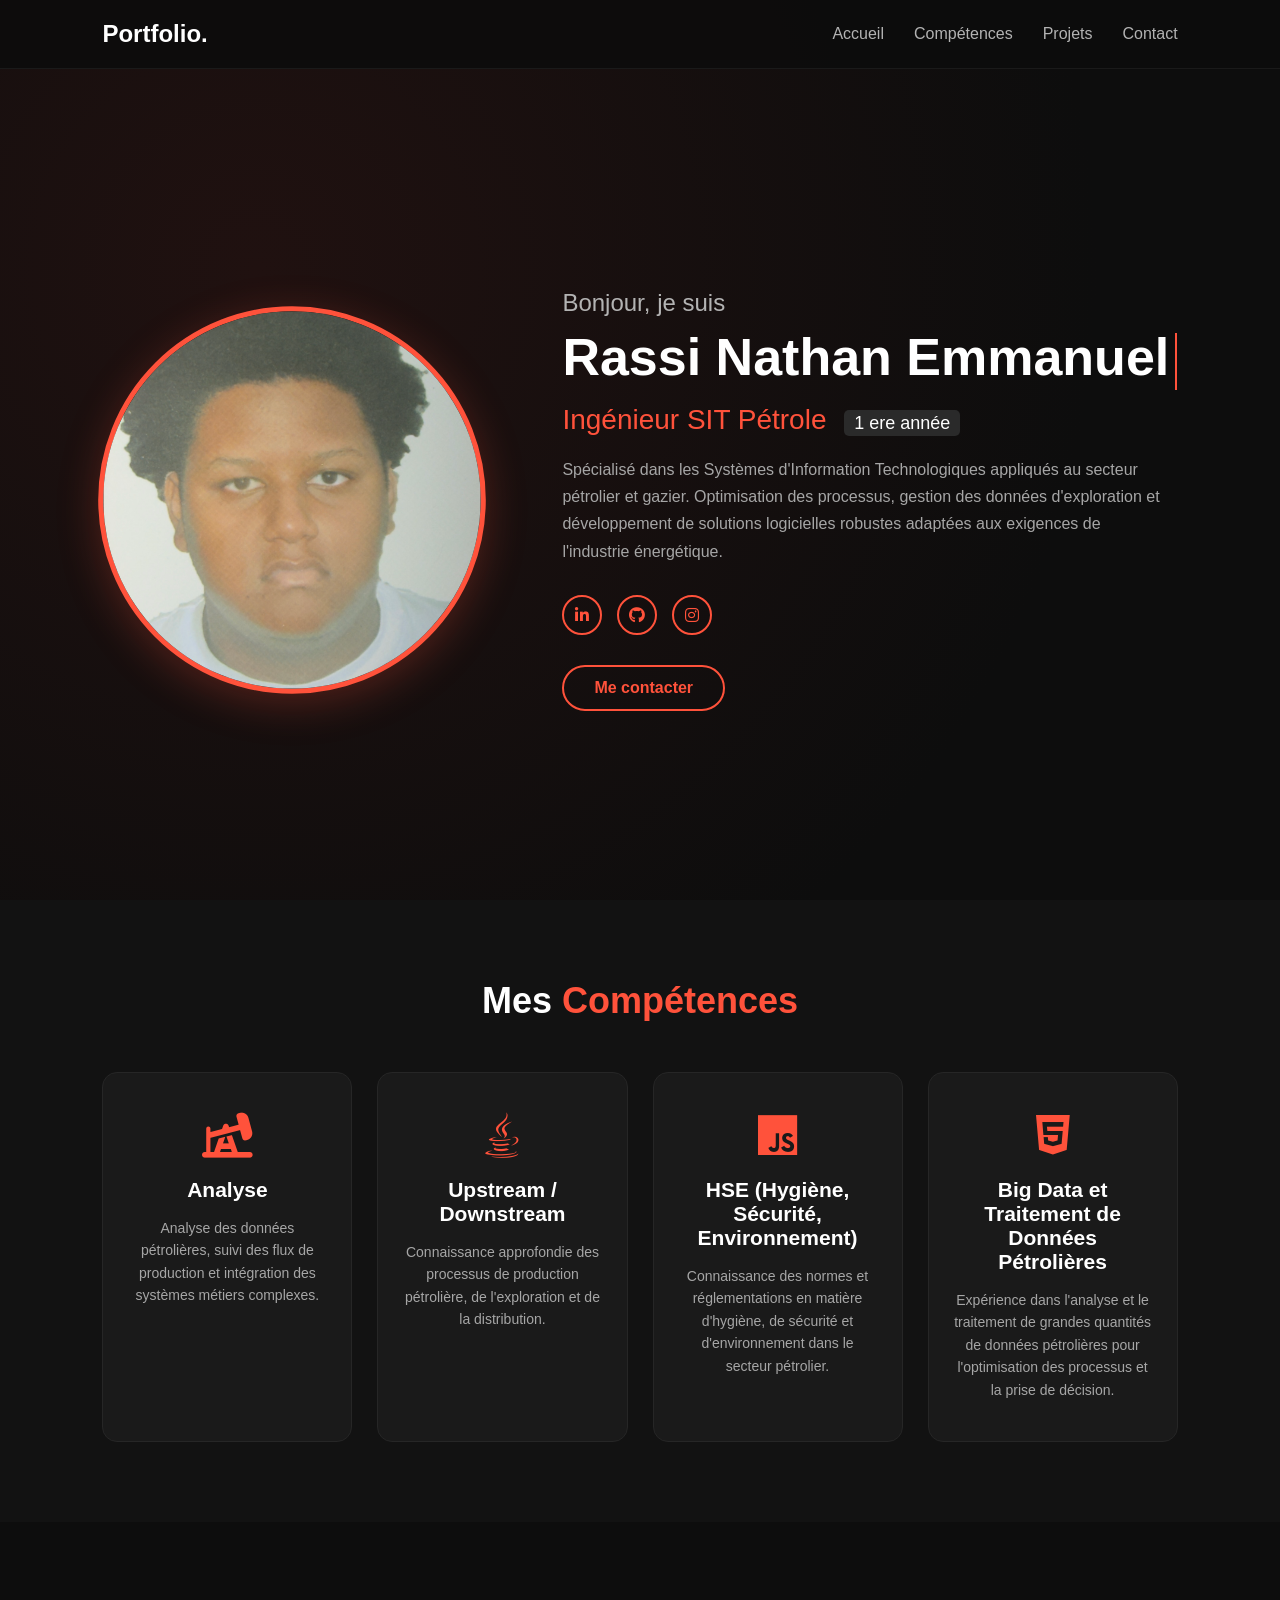
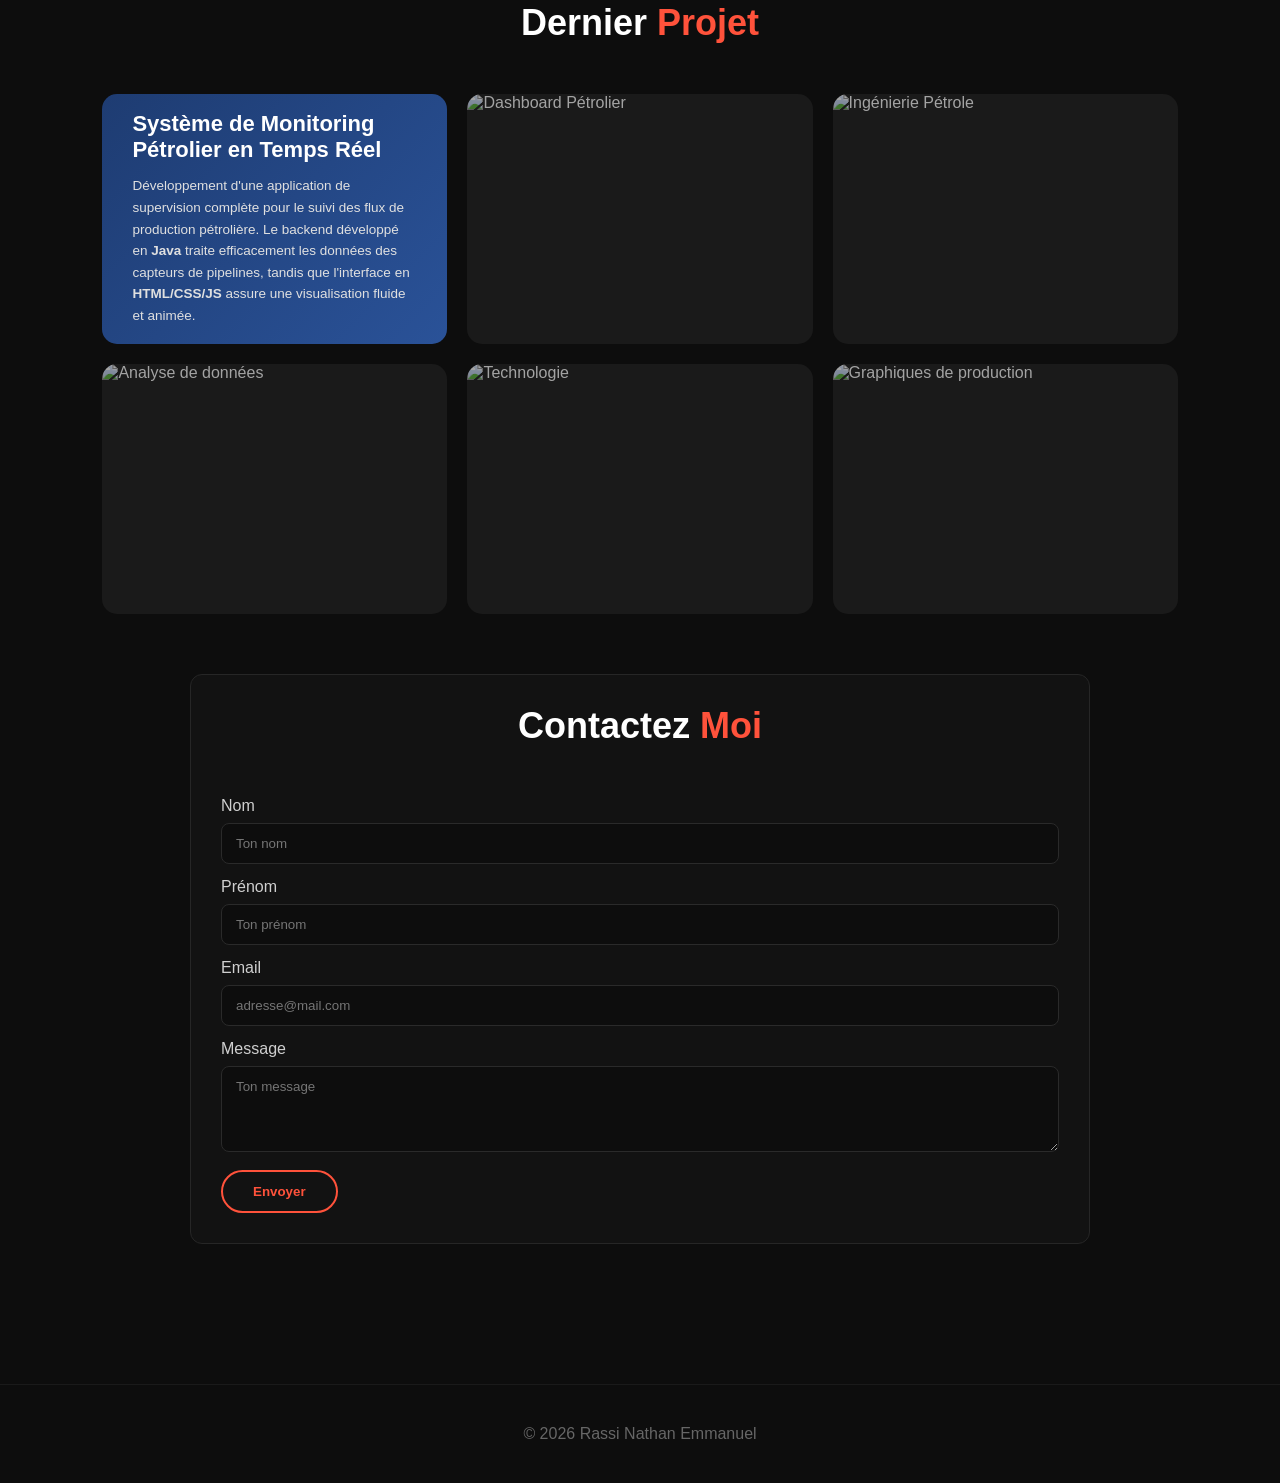
==== index.html @ f5a5f30e "Ajout de fichiers pour le projet 2" ====
<!DOCTYPE html>
<html lang="fr">
<head>
    <meta charset="UTF-8">
    <meta name="viewport" content="width=device-width, initial-scale=1.0">
    <title>Portfolio - Rassi Nathan Emmanuel</title>
    
    <!-- COMMENTAIRE PROF : Liaison avec la feuille de style CSS externe -->
    <link rel="stylesheet" href="style.css">
    
    <!-- COMMENTAIRE PROF : Importation de la bibliothèque Font Awesome pour les icônes vectorielles -->
    <link rel="stylesheet" href="https://cdnjs.cloudflare.com/ajax/libs/font-awesome/6.4.0/css/all.min.css">
</head>
<body>

    <!-- Canvas 3D de fond -->
    <canvas id="bg3d" aria-hidden="true"></canvas>

    <!-- ==========================================
         PARTIE 1 : LA BARRE DE NAVIGATION (NAVBAR)
         Utilité : Permet une navigation fluide (ancres) dans la même page.
         ========================================== -->
    <header class="navbar">
        <div class="logo">Portfolio.</div>
        <nav>
            <ul>
                <li><a href="#home">Accueil</a></li>
                <li><a href="#skills">Compétences</a></li>
                <li><a href="#projects">Projets</a></li>
                <li><a href="#contact">Contact</a></li>
            </ul>
        </nav>
    </header>

    <!-- ==========================================
         PARTIE 2 : LA SECTION ACCUEIL (HERO SECTION)
         Utilité : Zone d'impact visuel principal avec ton portrait et ton titre.
         ========================================== -->
    <section id="home" class="hero-section">
        <div class="hero-container">
            
            <!-- Bloc Image : Intègre ton fichier photo IMG_6086.jpg -->
            <div class="hero-image hidden">
                <img src="IMG_6086.jpg" alt="Rassi Nathan Emmanuel">
            </div>
            
            <!-- Bloc Texte : Présentation de ton profil d'ingénieur -->
            <div class="hero-text hidden">
                <h3>Bonjour, je suis</h3>
                <h1>Rassi Nathan Emmanuel</h1>
                <h2>Ingénieur SIT Pétrole <span class="level">1 ere année</span></h2>
                <p>Spécialisé dans les Systèmes d'Information Technologiques appliqués au secteur pétrolier et gazier. Optimisation des processus, gestion des données d'exploration et développement de solutions logicielles robustes adaptées aux exigences de l'industrie énergétique.</p>
                
                <!-- Icônes de réseaux sociaux -->
                <div class="social-icons">
                    <a href="#"><i class="fab fa-linkedin-in"></i></a>
                    <a href="#"><i class="fab fa-github"></i></a>
                    <a href="#"><i class="fab fa-instagram"></i></a>
                </div>
                
                <a href="#contactForm" class="btn">Me contacter</a>
            </div>
        </div>
    </section>

    <!-- ==========================================
         PARTIE 3 : LA SECTION COMPÉTENCES (SKILLS)
         Utilité : Présentation de tes compétences sous forme de grille.
         Note Prof : La classe "hidden" sert de déclencheur pour l'animation JavaScript.
         ========================================== -->
    <section id="skills" class="skills-section">
        <h2 class="section-title">Mes <span>Compétences</span></h2>
        
        <div class="skills-grid">
            <div class="skill-card hidden">
                <i class="fas fa-oil-well"></i>
                <h3>Analyse</h3>
                <p>Analyse des données pétrolières, suivi des flux de production et intégration des systèmes métiers complexes.</p>
            </div>
            <div class="skill-card hidden">
                <i class="fab fa-java"></i>
                <h3>Upstream / Downstream</h3>
                <p>Connaissance approfondie des processus de production pétrolière, de l'exploration et de la distribution.</p>
            </div>
            <div class="skill-card hidden">
                <i class="fab fa-js"></i>
                <h3>HSE (Hygiène, Sécurité, Environnement)</h3>
                <p>Connaissance des normes et réglementations en matière d'hygiène, de sécurité et d'environnement dans le secteur pétrolier.</p>
            </div>
            <div class="skill-card hidden">
                <i class="fab fa-html5"></i>
                <h3>Big Data et Traitement de Données Pétrolières</h3>
                <p>Expérience dans l'analyse et le traitement de grandes quantités de données pétrolières pour l'optimisation des processus et la prise de décision.</p>
            </div>
        </div>
    </section>

    <!-- ==========================================
         PARTIE 4 : LA SECTION PROJETS (PROJECTS)
         Utilité : Grille asymétrique présentant une description technique et des visuels.
         ========================================== -->
    <section id="projects" class="projects-section">
        <h2 class="section-title">Dernier <span>Projet</span></h2>
        
        <div class="projects-grid">
            <!-- Carte principale : Description textuelle du projet -->
            <div class="project-card active hidden">
                <div class="project-content">
                    <h3>Système de Monitoring Pétrolier en Temps Réel</h3>
                    <p>Développement d'une application de supervision complète pour le suivi des flux de production pétrolière. Le backend développé en <strong>Java</strong> traite efficacement les données des capteurs de pipelines, tandis que l'interface en <strong>HTML/CSS/JS</strong> assure une visualisation fluide et animée.</p>
                </div>
            </div>

            <!-- Cartes d'illustration (Images Unsplash avec effet de survol) -->
            <div class="project-card img-card hidden"><img src="https://images.unsplash.com/photo-1518770660439-4636190af475?w=500" alt="Dashboard Pétrolier"></div>
            <div class="project-card img-card hidden"><img src="https://images.unsplash.com/photo-1581092160607-ee22621dd758?w=500" alt="Ingénierie Pétrole"></div>
            <div class="project-card img-card hidden"><img src="https://images.unsplash.com/photo-1460925895917-afdab827c52f?w=500" alt="Analyse de données"></div>
            <div class="project-card img-card hidden"><img src="https://images.unsplash.com/photo-1504384308090-c894fdcc538d?w=500" alt="Technologie"></div>
            <div class="project-card img-card hidden"><img src="https://images.unsplash.com/photo-1551288049-bebda4e38f71?w=500" alt="Graphiques de production"></div>
        </div>
        <!-- Formulaire intégré sous la grille de projets -->
        <div class="inline-contact hidden" id="contactSection">
            <div class="contact-card">
                <h2 class="section-title">Contactez <span>Moi</span></h2>
            <form id="contactForm">
                    <label for="nom">Nom</label>
                    <input type="text" name="nom" id="nom" placeholder="Ton nom" required>

                    <label for="prenom">Prénom</label>
                    <input type="text" name="prenom" id="prenom" placeholder="Ton prénom" required>

                    <label for="email">Email</label>
                    <input type="email" name="email" id="email" placeholder="adresse@mail.com" required>

                    <label for="message">Message</label>
                    <textarea name="message" id="message" rows="4" placeholder="Ton message"></textarea>

                    <button type="submit" class="btn">Envoyer</button>
                </form>
            </div>
        </div>
    </section>

    <!-- ==========================================
         PARTIE 5 : LE PIED DE PAGE (FOOTER)
         ========================================== -->
    <footer id="contact">
        <p>&copy; 2026 Rassi Nathan Emmanuel</p>
    </footer>

    <!-- COMMENTAIRE PROF : Chargement du script JS en fin de document pour optimiser le rendu initial -->
    <script src="main.js"></script>
</body>
</html>
---- style.css ----
/* ==========================================================================
   1. CONFIGURATION GÉNÉRALE ET THÈME GLOBAL
   Note Prof : Utilisation d'un thème "Dark Mode" industriel (fond sombre, accent orange)
   ========================================================================== */
* {
    margin: 0;
    padding: 0;
    box-sizing: border-box;
    font-family: 'Segoe UI', Tahoma, Geneva, Verdana, sans-serif;
    scroll-behavior: smooth; /* Active le défilement fluide lors des clics sur la navbar */
}

body {
    background-color: #0d0d0d; /* Fond ultra sombre */
    color: #ffffff;
    overflow-x: hidden; /* Empêche tout bug de défilement horizontal */
}

span {
    color: #ff523b; /* Couleur d'accentuation (Orange/Rouge pétrole) */
}

/* ==========================================================================
   2. MISE EN PAGE DE LA BARRE DE NAVIGATION (FLEXBOX)
   ========================================================================== */
.navbar {
    display: flex;
    justify-content: space-between; /* Sépare le logo à gauche et les liens à droite */
    align-items: center;
    padding: 20px 8%;
    background-color: rgba(13, 13, 13, 0.95); /* Effet de transparence en arrière-plan */
    position: fixed; /* Reste collée en haut de l'écran pendant le scroll */
    width: 100%;
    top: 0;
    z-index: 1000; /* Priorité d'affichage absolue au-dessus des autres éléments */
    border-bottom: 1px solid #1a1a1a;
}

.navbar .logo {
    font-size: 24px;
    font-weight: 700;
}

.navbar ul {
    display: flex;
    list-style: none;
}

.navbar ul li {
    margin-left: 30px;
}

.navbar ul li a {
    color: #b3b3b3;
    text-decoration: none;
    font-size: 16px;
    transition: 0.3s; /* Transition fluide pour le survol */
}

.navbar ul li a:hover {
    color: #ff523b;
}

/* ==========================================================================
   3. SECTION ACCUEIL (HERO SECTION)
   ========================================================================== */
.hero-section {
    min-height: 100vh;
    display: flex;
    align-items: center;
    padding: 0 8%;
    padding-top: 100px;
    background: radial-gradient(circle at 20% 30%, #201110 0%, #0d0d0d 70%); /* Halo lumineux */
}

.hero-container {
    display: flex;
    align-items: center;
    gap: 80px;
    width: 100%;
}

/* Note Prof : Cadrage et mise en forme circulaire parfaite de votre photo verticalisé */
.hero-image {
    position: relative;
    width: 380px;
    height: 380px;
    border-radius: 50%; /* Transforme le carré en rond parfait */
    overflow: hidden; /* Masque les débordements de la photo */
    border: 5px solid #ff523b;
    box-shadow: 0 0 30px rgba(255, 82, 59, 0.3); /* Effet néon */
    flex-shrink: 0;
}

.hero-image img {
    width: 100%;
    height: 100%;
    object-fit: cover; /* Recadre intelligemment la photo sans la déformer */
    object-position: center center; /* Centre la photo pour garder le visage visible */
    display: block;
    margin: 0 auto;
}

/* Centre parfaitement l'image dans son conteneur circulaire */
.hero-image { display: flex; justify-content: center; align-items: center; background: #201110; }

.hero-image.show { transform: scale(1.02); transition: transform 0.6s ease, box-shadow 0.6s ease; box-shadow: 0 10px 40px rgba(255,82,59,0.25); }

.hero-text h3 {
    font-size: 24px;
    font-weight: 400;
    color: #b3b3b3;
}

.hero-text h1 {
    font-size: 52px;
    font-weight: 700;
    margin: 10px 0;
}

.hero-text h2 {
    font-size: 28px;
    font-weight: 500;
    color: #ff523b;
    margin-bottom: 20px;
}

.hero-text h2 .level {
    font-size: 18px;
    color: #ffffff;
    background: #2a2a2a;
    padding: 3px 10px;
    border-radius: 5px;
    margin-left: 10px;
}

.hero-text p {
    color: #a6a6a6;
    line-height: 1.7;
    max-width: 600px;
    margin-bottom: 30px;
}

/* ==========================================================================
   4. COMPOSANTS (BOUTONS & ICÔNES)
   ========================================================================== */
.social-icons {
    display: flex;
    gap: 15px;
    margin-bottom: 30px;
}

.social-icons a {
    width: 40px;
    height: 40px;
    border-radius: 50%;
    border: 2px solid #ff523b;
    color: #ff523b;
    display: flex;
    justify-content: center;
    align-items: center;
    text-decoration: none;
    transition: 0.3s ease;
}

.social-icons a:hover {
    background-color: #ff523b;
    color: #ffffff;
    box-shadow: 0 0 15px #ff523b;
}

.btn {
    display: inline-block;
    padding: 12px 30px;
    background-color: transparent;
    color: #ff523b;
    border: 2px solid #ff523b;
    border-radius: 30px;
    text-decoration: none;
    font-weight: 600;
    transition: 0.3s;
}

.btn:hover {
    background-color: #ff523b;
    color: #ffffff;
    box-shadow: 0 0 15px rgba(255, 82, 59, 0.4);
}

.section-title {
    text-align: center;
    font-size: 36px;
    margin-bottom: 50px;
    font-weight: 700;
}

/* ==========================================================================
   5. GRILLE DE COMPÉTENCES (CSS GRID RESPONSIVE)
   ========================================================================== */
.skills-section {
    padding: 80px 8%;
    background-color: #121212;
}

.skills-grid {
    display: grid;
    /* Note Prof : Le repeat(auto-fit) permet d'adapter automatiquement le nombre de colonnes */
    grid-template-columns: repeat(auto-fit, minmax(220px, 1fr));
    gap: 25px;
}

.skill-card {
    background-color: #1a1a1a;
    padding: 40px 25px;
    border-radius: 15px;
    text-align: center;
    transition: 0.3s;
    border: 1px solid #262626;
}

.skill-card i {
    font-size: 45px;
    color: #ff523b;
    margin-bottom: 20px;
}

.skill-card h3 {
    font-size: 21px;
    margin-bottom: 15px;
}

.skill-card p {
    color: #a6a6a6;
    font-size: 14px;
    line-height: 1.6;
}

.skill-card:hover {
    transform: translateY(-5px); /* Légère lévitation au survol */
    border-color: #ff523b;
}

/* ==========================================================================
   6. GRILLE DE PROJETS
   ========================================================================== */
.projects-section {
    padding: 80px 8%;
}

.projects-grid {
    display: grid;
    grid-template-columns: repeat(3, 1fr); /* Grille stable à 3 colonnes de base */
    gap: 20px;
}

.project-card {
    background-color: #1a1a1a;
    border-radius: 15px;
    overflow: hidden;
    height: 250px;
    position: relative;
}

.project-card.active {
    background: linear-gradient(135deg, #1e3c72 0%, #2a5298 100%);
    display: flex;
    align-items: center;
    padding: 30px;
}

.project-content h3 {
    font-size: 22px;
    margin-bottom: 12px;
    color: #ffffff;
}

.project-content p {
    font-size: 13.5px;
    line-height: 1.6;
    color: #e0e0e0;
}

.img-card img {
    width: 100%;
    height: 100%;
    object-fit: cover;
    opacity: 0.6;
    transition: 0.3s;
}

.img-card:hover img {
    opacity: 0.9;
    transform: scale(1.03);
}

footer {
    text-align: center;
    padding: 40px;
    background-color: #0d0d0d;
    border-top: 1px solid #1a1a1a;
    color: #666;
}

/* ==========================================================================
   7. ÉTATS POUR L'ANIMATION JAVASCRIPT (INTERSECTION OBSERVER)
   ========================================================================== */
.hidden {
    opacity: 0;
    transform: translateY(30px); /* Élément poussé vers le bas au départ */
    transition: opacity 0.8s ease, transform 0.8s ease; /* Transition déclenchée par le JS */
}

/* Classe ajoutée par JavaScript quand l'élément apparaît au scroll */
.show {
    opacity: 1;
    transform: translateY(0); /* Remise en place de l'élément */
}

/* Décalages d'animation (effet de cascade) pour les cartes */
.skills-grid .skill-card:nth-child(1) { transition-delay: 0.1s; }
.skills-grid .skill-card:nth-child(2) { transition-delay: 0.2s; }
.skills-grid .skill-card:nth-child(3) { transition-delay: 0.3s; }
.skills-grid .skill-card:nth-child(4) { transition-delay: 0.4s; }

/* ==========================================================================
   ANIMATIONS SUPPLÉMENTAIRES
   ========================================================================== */
/* Légère oscillation pour la photo de profil */
.hero-image.show, .hero-image { animation: float 6s ease-in-out infinite; }
@keyframes float { 0% { transform: translateY(0); } 50% { transform: translateY(-8px); } 100% { transform: translateY(0); } }

/* Curseur de saisie pour le titre */
.hero-text h1 {
    display: inline-block;
    white-space: nowrap;
    overflow: hidden;
}

/* Curseur clignotant */
.hero-text h1::after {
    content: '';
    display: inline-block;
    width: 2px;
    height: 1.1em;
    background: #ff523b;
    margin-left: 6px;
    animation: blink 1s steps(1) infinite;
    vertical-align: middle;
}
@keyframes blink { 50% { opacity: 0; } }

/* Bouton d'appel à l'action pulsant */
.btn { position: relative; }
.btn:after {
    content: '';
    position: absolute;
    left: 0; top: 0; right: 0; bottom: 0;
    border-radius: 30px;
    box-shadow: 0 0 0 rgba(255,82,59,0.0);
    transition: box-shadow 0.4s ease;
}
.btn:hover:after { box-shadow: 0 0 20px rgba(255,82,59,0.25); }

/* Styles pour la page contact */
.contact-container { padding: 80px 8%; background-color: #0f0f0f; min-height: 70vh; }
.contact-card { max-width: 700px; margin: 0 auto; background: #121212; padding: 30px; border-radius: 12px; border: 1px solid #262626; }
.contact-card label { display: block; margin-bottom: 8px; color: #cfcfcf; }
.contact-card input, .contact-card textarea { width: 100%; padding: 12px 14px; margin-bottom: 14px; border-radius: 8px; border: 1px solid #2a2a2a; background: #0d0d0d; color: #fff; }
.contact-card .success { color: #9fe6b3; font-weight: 600; text-align: center; }

/* Styles pour le formulaire intégré sous les projets */
.inline-contact { padding: 60px 8%; background: transparent; }
.inline-contact .contact-card { max-width: 900px; margin: 0 auto; }

/* Effet de fond animé (dégradé subtil en mouvement) */
body::before {
    content: "";
    position: fixed;
    inset: 0;
    z-index: -2;
    background-repeat: no-repeat;
    background-image: radial-gradient(600px 400px at 10% 10%, rgba(255,82,59,0.06), transparent 10%),
                      radial-gradient(500px 300px at 90% 80%, rgba(42,82,152,0.04), transparent 10%);
    animation: bgShift 14s linear infinite;
    pointer-events: none;
}
@keyframes bgShift {
    0% { background-position: 0% 0%, 100% 100%; }
    50% { background-position: 5% 10%, 95% 90%; }
    100% { background-position: 0% 0%, 100% 100%; }
}

/* Particules flottantes décoratives (CSS seulement) */
.bg-particle {
    position: absolute;
    border-radius: 50%;
    opacity: 0.06;
    filter: blur(8px);
    animation: floatParticle 8s ease-in-out infinite;
}

/* Canvas 3D arrière-plan */
#bg3d {
    position: fixed;
    inset: 0;
    width: 100%;
    height: 100%;
    z-index: -3;
    pointer-events: none;
    display: block;
}
@keyframes floatParticle {
    0% { transform: translateY(0) translateX(0) scale(1); }
    50% { transform: translateY(-40px) translateX(10px) scale(1.05); }
    100% { transform: translateY(0) translateX(0) scale(1); }
}

/* Ajustements responsive pour le formulaire intégré */
@media (max-width: 968px) {
    .inline-contact { padding: 40px 6%; }
}

/* ==========================================================================
   8. RESPONSIVE DESIGN (ADAPTATION MOBILES ET TABLETTES)
   ========================================================================== */
@media (max-width: 968px) {
    .hero-container { flex-direction: column; text-align: center; gap: 40px; }
    .projects-grid { grid-template-columns: repeat(2, 1fr); } /* Passage à 2 colonnes */
    .navbar ul { display: none; } /* Masquage simple du menu */
    .social-icons { justify-content: center; }
}
@media (max-width: 576px) {
    .projects-grid { grid-template-columns: 1fr; } /* Passage à 1 seule colonne */
    .hero-image { width: 280px; height: 280px; }
    .hero-text h1 { font-size: 36px; }
}
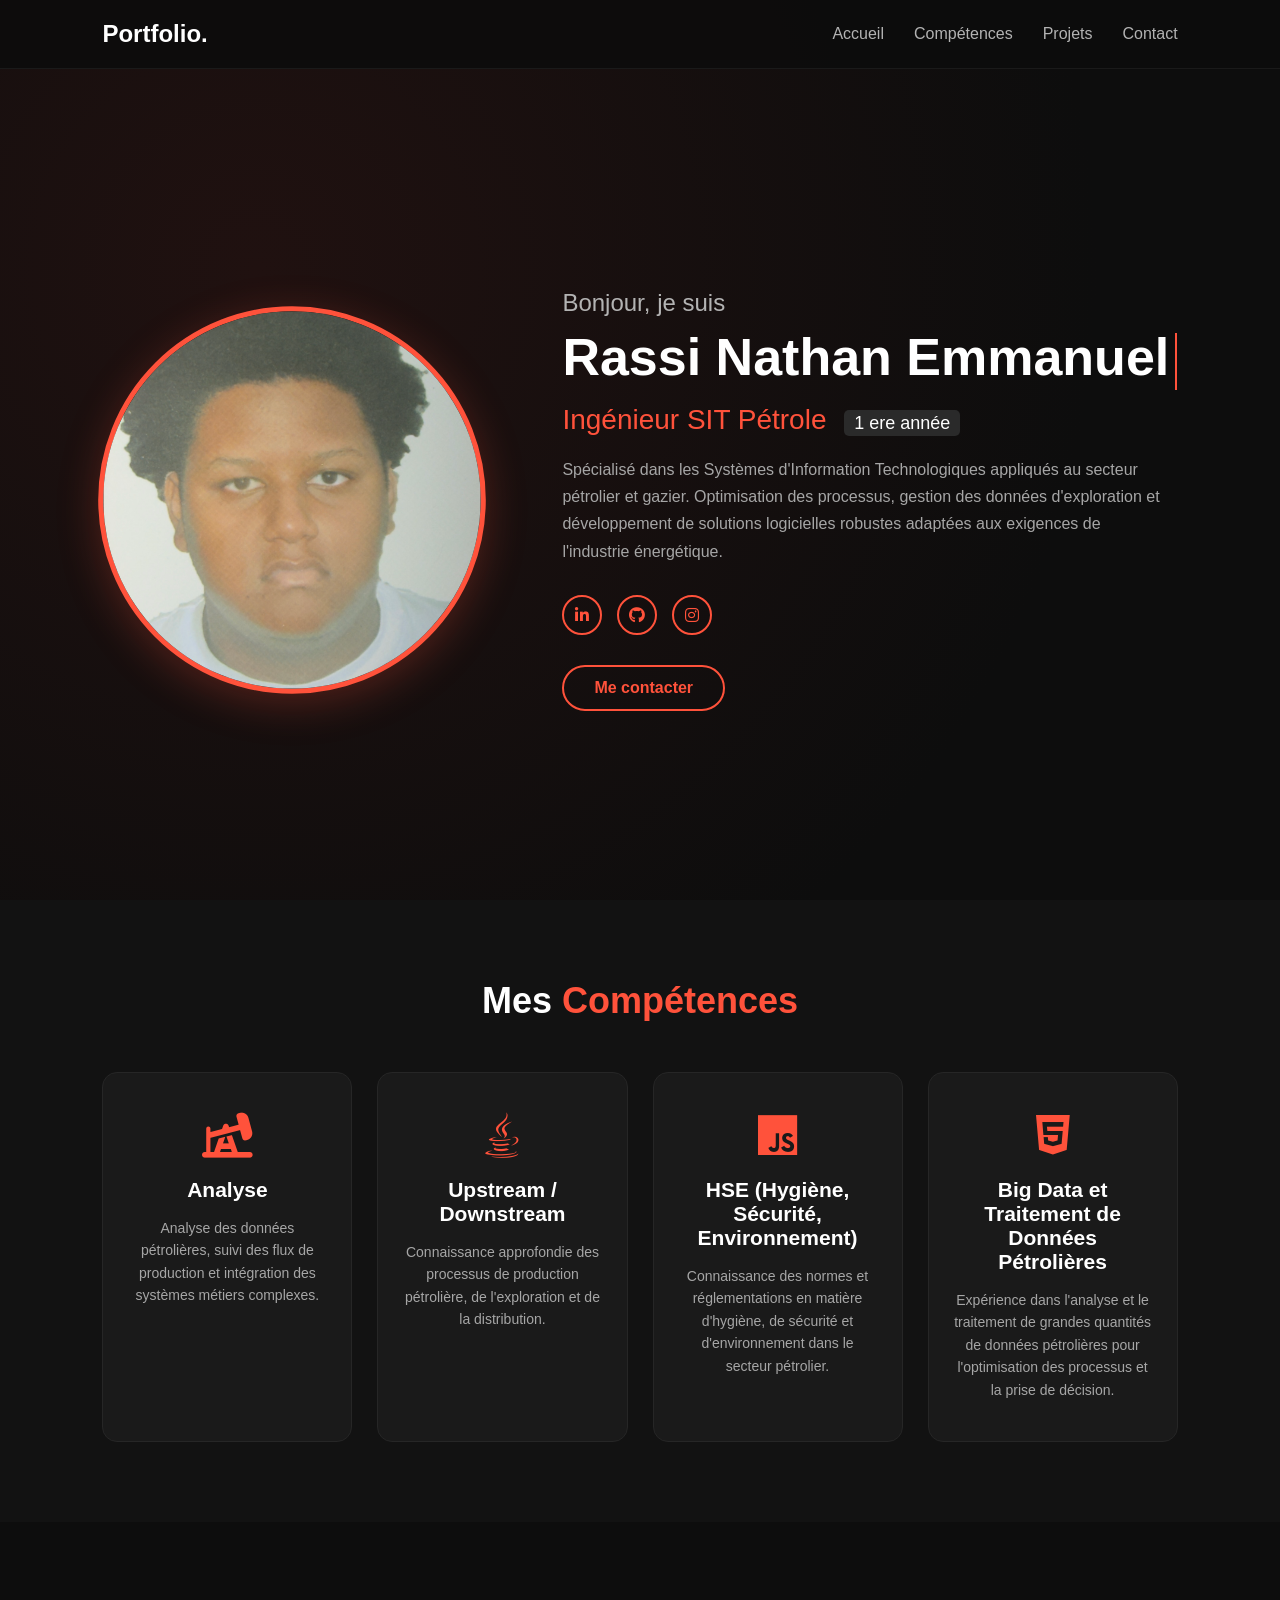
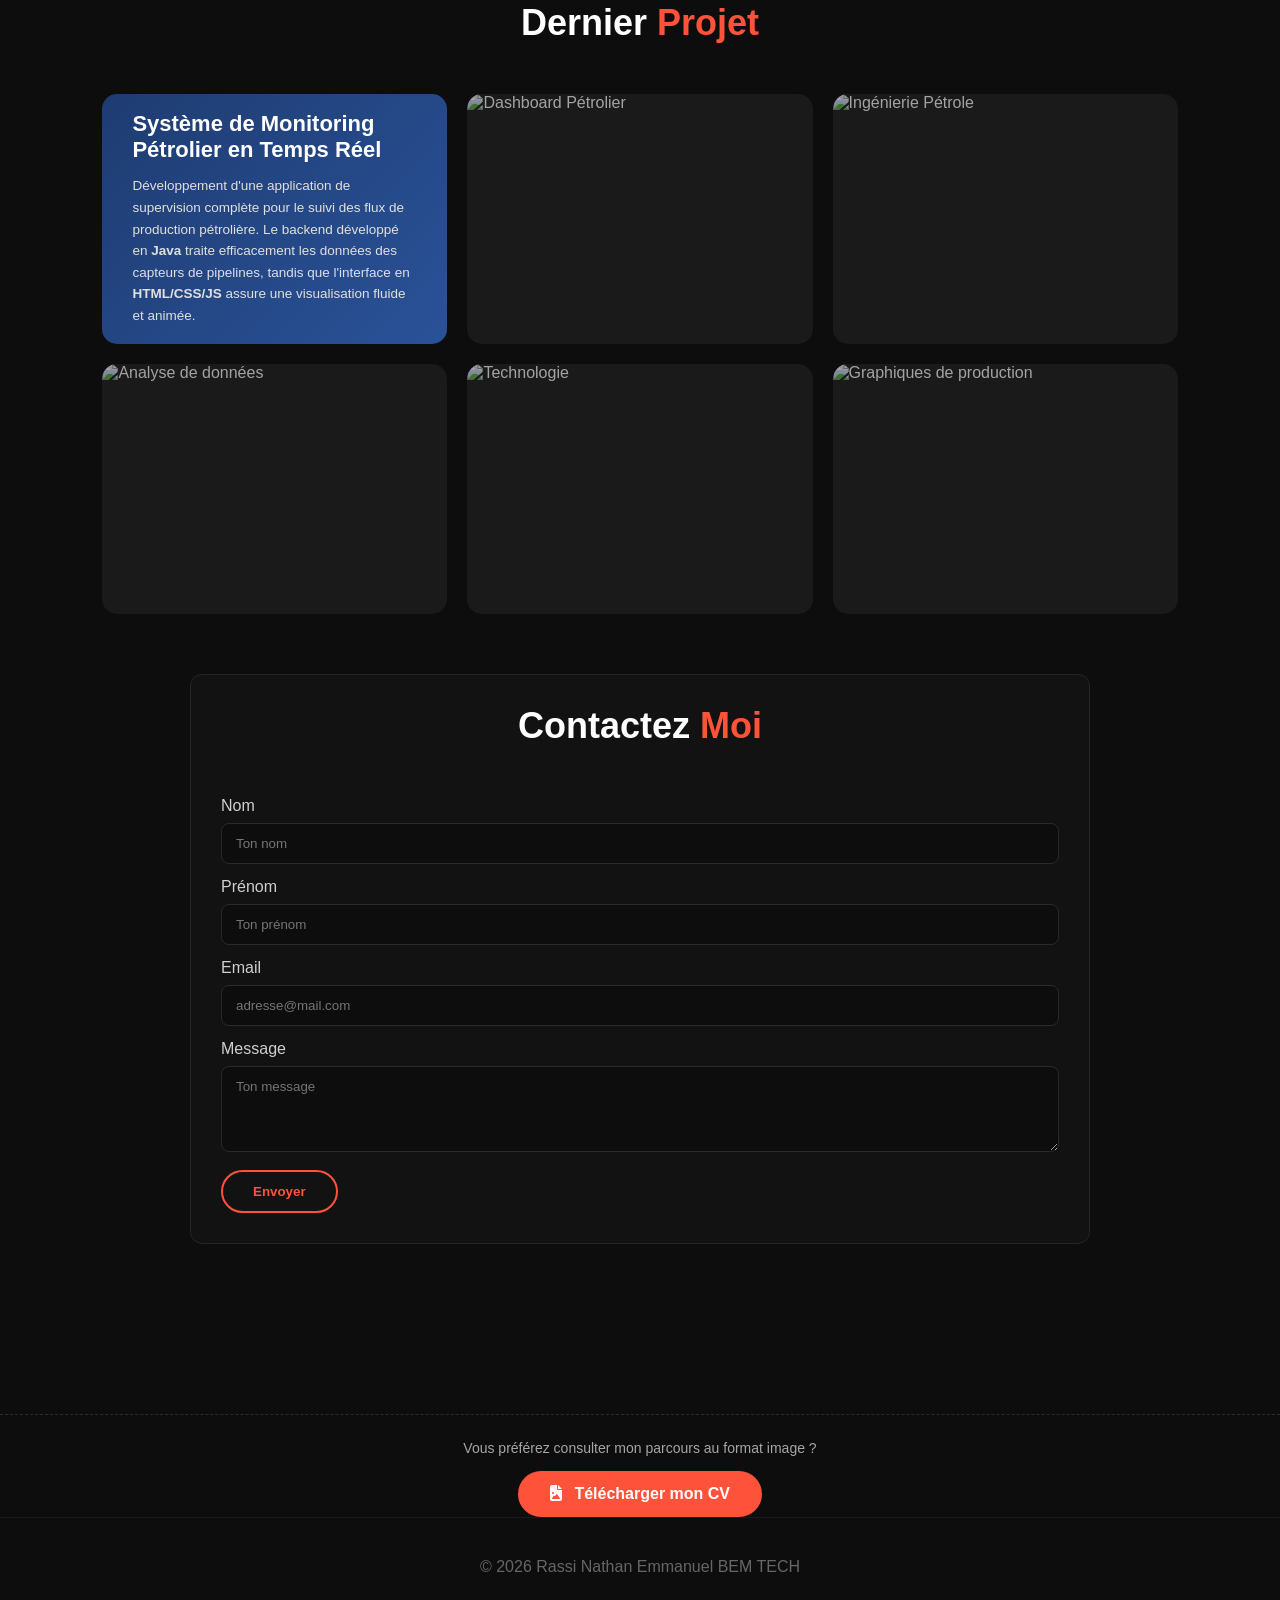
==== commit c542da04: "Ajout du CV au format JPG" ====
--- a/index.html
+++ b/index.html
@@ -5,10 +5,10 @@
     <meta name="viewport" content="width=device-width, initial-scale=1.0">
     <title>Portfolio - Rassi Nathan Emmanuel</title>
     
-    <!-- COMMENTAIRE PROF : Liaison avec la feuille de style CSS externe -->
+    <!-- COMMENTAIRE  : Liaison avec la feuille de style CSS externe -->
     <link rel="stylesheet" href="style.css">
     
-    <!-- COMMENTAIRE PROF : Importation de la bibliothèque Font Awesome pour les icônes vectorielles -->
+    <!-- COMMENTAIRE  : Importation de la bibliothèque Font Awesome pour les icônes vectorielles -->
     <link rel="stylesheet" href="https://cdnjs.cloudflare.com/ajax/libs/font-awesome/6.4.0/css/all.min.css">
 </head>
 <body>
@@ -140,15 +140,25 @@
             </div>
         </div>
     </section>
+    <!-- ==========================================
+                     BLOC DE TÉLÉCHARGEMENT DU CV (JPG)
+                     ========================================== -->
+                <div class="cv-download-container">
+                    <p>Vous préférez consulter mon parcours au format image ?</p>
+                    <a href="CV_Rassi_Nathan_Emmanuel.jpg" download="CV_Rassi_Nathan_Emmanuel.jpg" class="btn btn-cv">
+                        <i class="fas fa-file-image"></i> Télécharger mon CV
+                    </a>
+                </div>
 
     <!-- ==========================================
          PARTIE 5 : LE PIED DE PAGE (FOOTER)
          ========================================== -->
     <footer id="contact">
-        <p>&copy; 2026 Rassi Nathan Emmanuel</p>
+        <p>&copy; 2026 Rassi Nathan Emmanuel BEM TECH </p>
     </footer>
+    
 
-    <!-- COMMENTAIRE PROF : Chargement du script JS en fin de document pour optimiser le rendu initial -->
+    <!-- COMMENTAIRE  : Chargement du script JS en fin de document pour optimiser le rendu initial -->
     <script src="main.js"></script>
 </body>
 </html>
--- a/style.css
+++ b/style.css
@@ -433,4 +433,34 @@
     .projects-grid { grid-template-columns: 1fr; } /* Passage à 1 seule colonne */
     .hero-image { width: 280px; height: 280px; }
     .hero-text h1 { font-size: 36px; }
+}
+/* ==========================================================================
+   STYLE POUR LE BOUTON DE TÉLÉCHARGEMENT DU CV
+   ========================================================================== */
+.cv-download-container {
+    text-align: center;
+    margin-top: 30px;
+    padding-top: 25px;
+    border-top: 1px dashed #2a2a2a; /* Petite ligne de séparation */
+}
+
+.cv-download-container p {
+    color: #a6a6a6;
+    font-size: 14px;
+    margin-bottom: 15px;
+}
+
+.btn-cv {
+    background-color: #ff523b; /* Bouton rempli en orange pour attirer l'œil */
+    color: #ffffff !important;
+}
+
+.btn-cv i {
+    margin-right: 8px; /* Espace l'icône PDF du texte */
+}
+
+.btn-cv:hover {
+    background-color: transparent;
+    color: #ff523b !important;
+    box-shadow: 0 0 15px rgba(255, 82, 59, 0.4);
 }
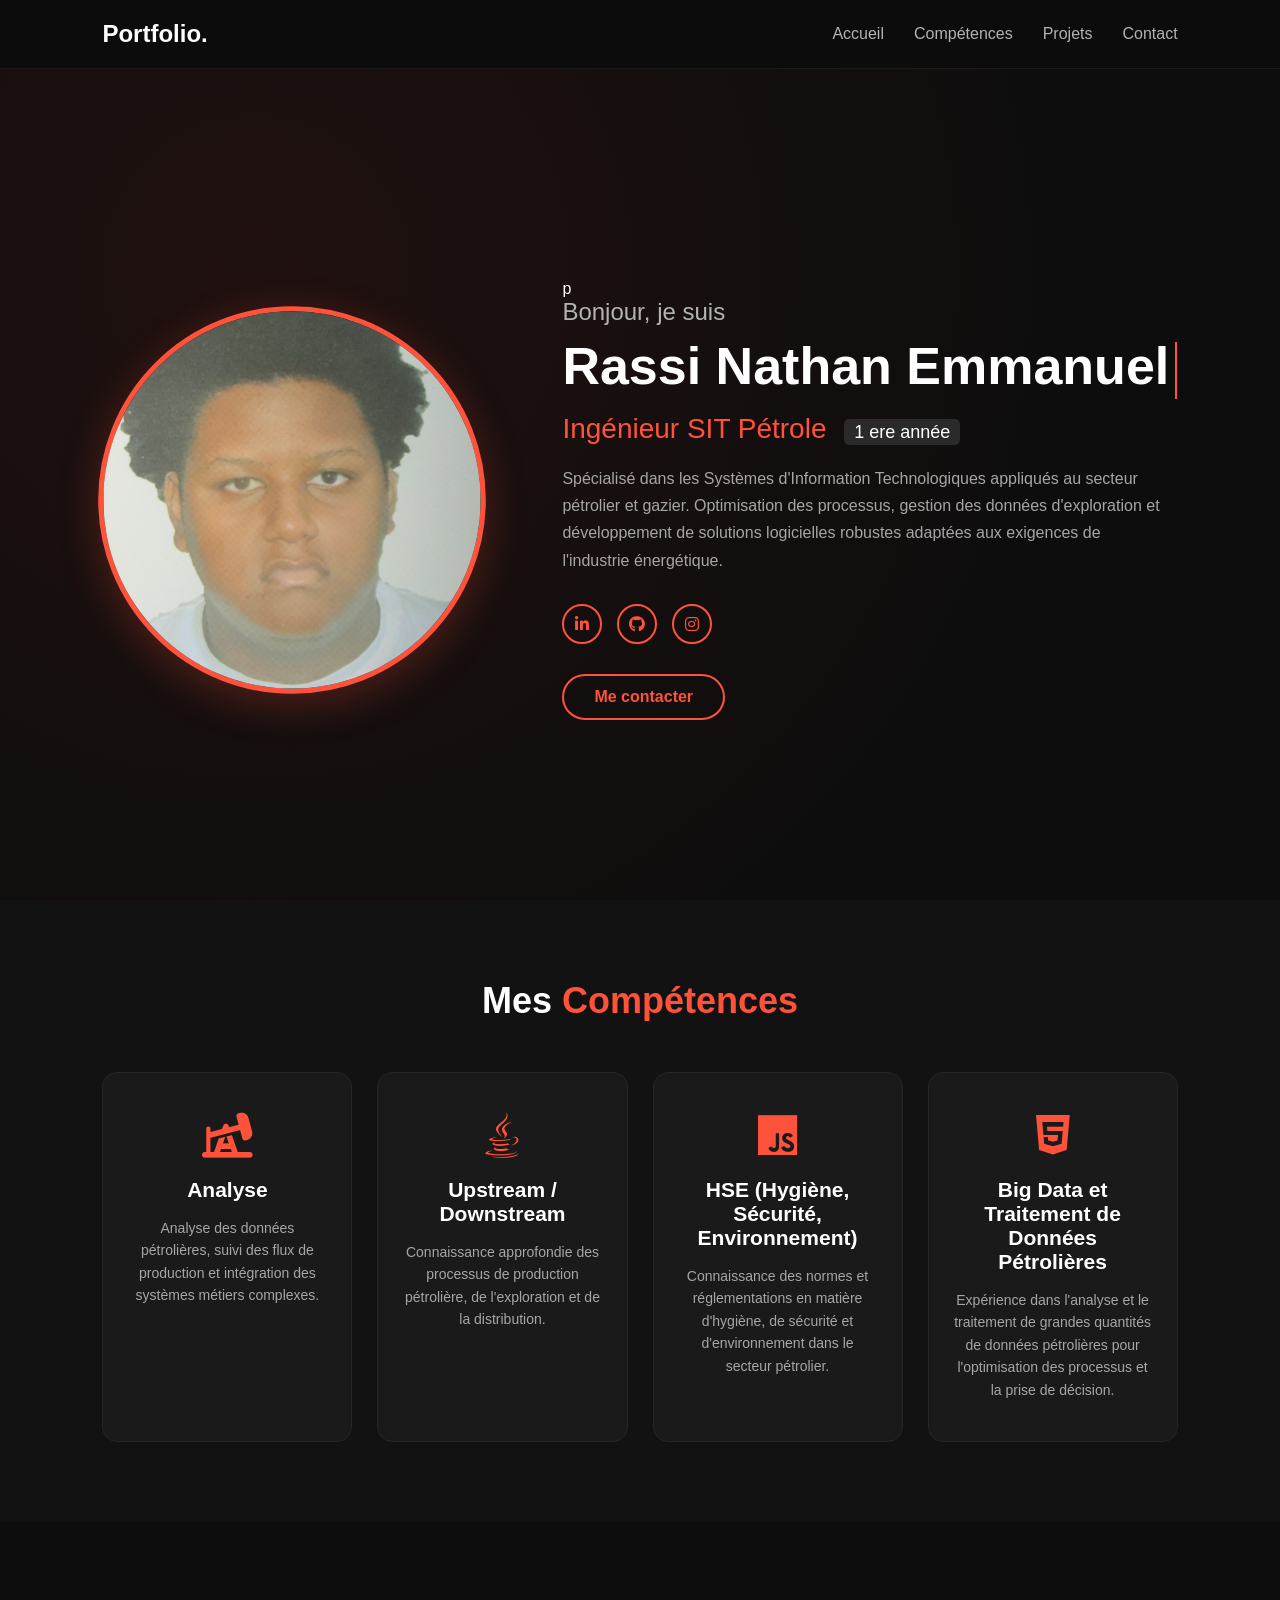
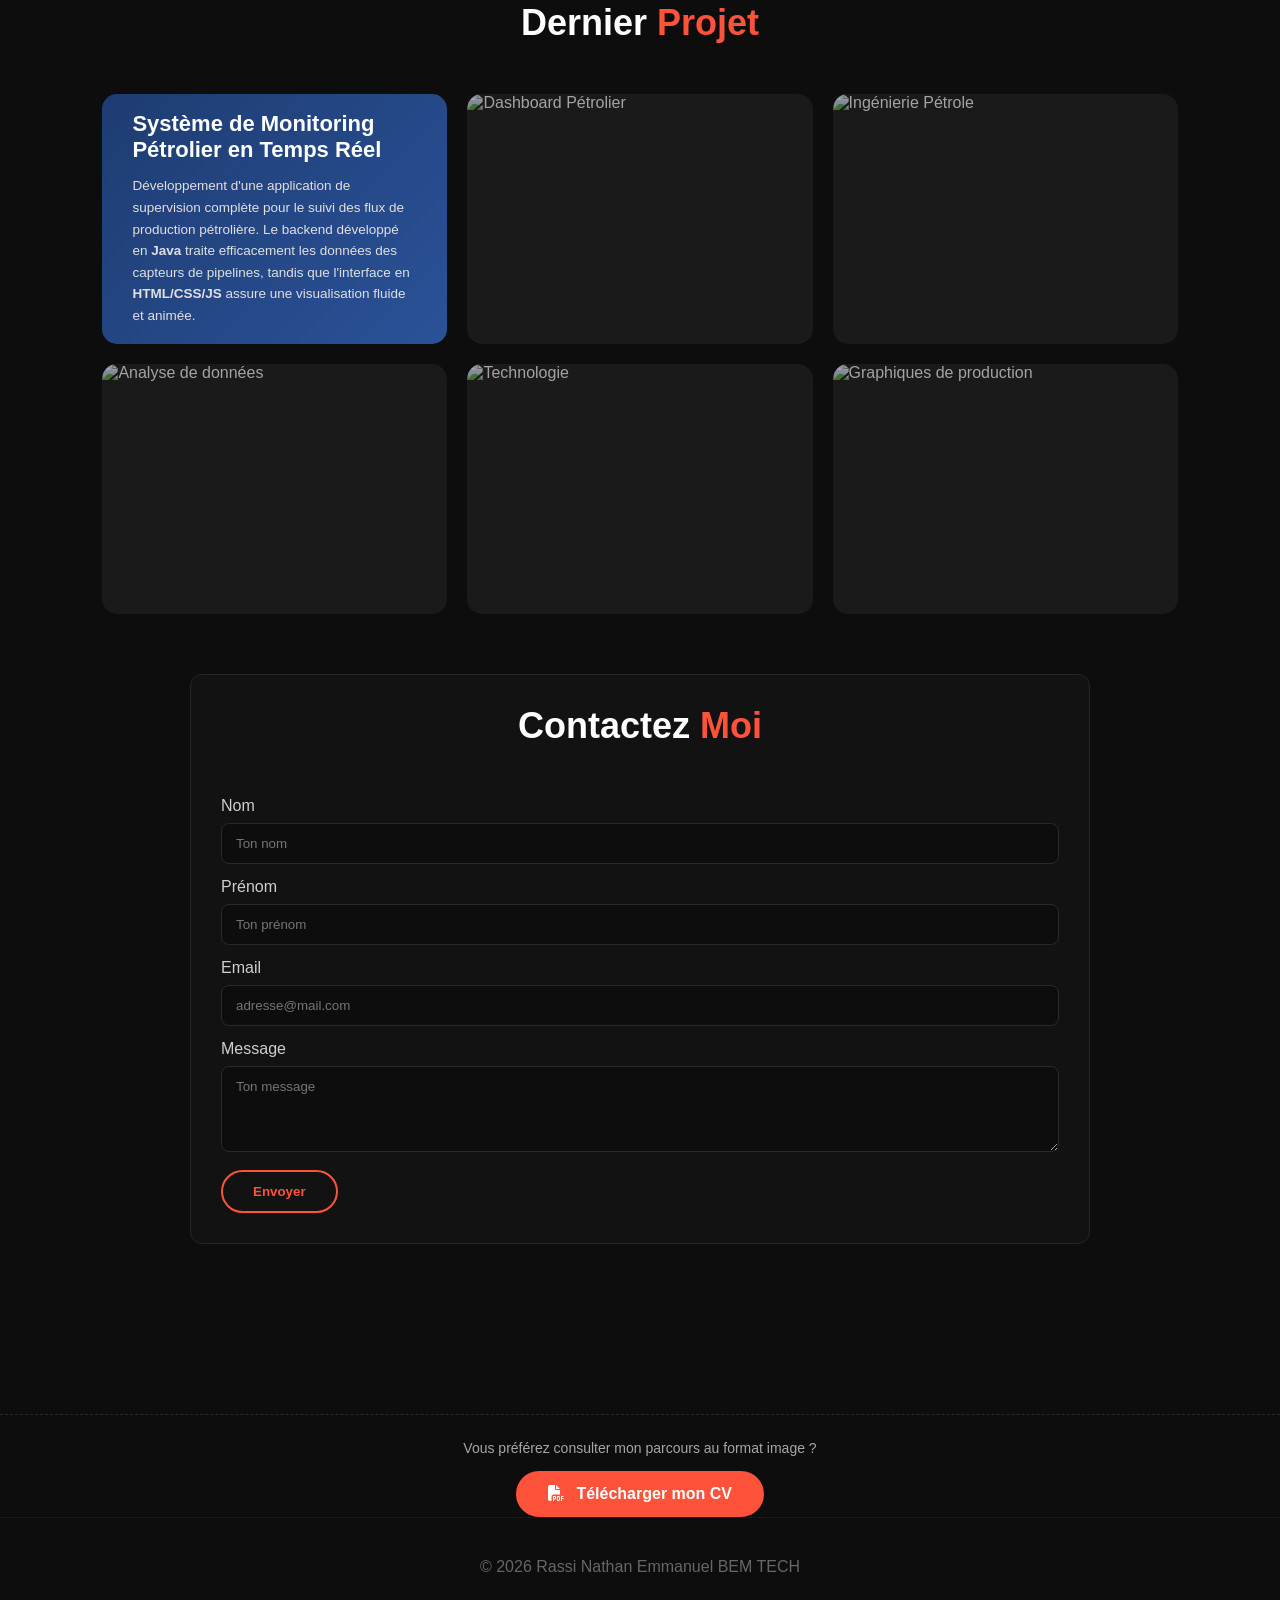
==== commit af51855d: "Mise à jour du projet hébergé" ====
--- a/index.html
+++ b/index.html
@@ -45,7 +45,7 @@
             </div>
             
             <!-- Bloc Texte : Présentation de ton profil d'ingénieur -->
-            <div class="hero-text hidden">
+            <div class="hero-text hidden">p
                 <h3>Bonjour, je suis</h3>
                 <h1>Rassi Nathan Emmanuel</h1>
                 <h2>Ingénieur SIT Pétrole <span class="level">1 ere année</span></h2>
@@ -145,8 +145,8 @@
                      ========================================== -->
                 <div class="cv-download-container">
                     <p>Vous préférez consulter mon parcours au format image ?</p>
-                    <a href="CV_Rassi_Nathan_Emmanuel.jpg" download="CV_Rassi_Nathan_Emmanuel.jpg" class="btn btn-cv">
-                        <i class="fas fa-file-image"></i> Télécharger mon CV
+                    <a href="CV_Rassi_Nathan_Emmanuel.pdf" download="CV_Rassi_Nathan_Emmanuel.pdf" class="btn btn-cv">
+                        <i class="fas fa-file-pdf"></i> Télécharger mon CV
                     </a>
                 </div>
 
--- a/style.css
+++ b/style.css
@@ -61,7 +61,7 @@
     color: #ff523b;
 }
 
-/* ==========================================================================
+/* 
    3. SECTION ACCUEIL (HERO SECTION)
    ========================================================================== */
 .hero-section {
@@ -75,12 +75,12 @@
 
 .hero-container {
     display: flex;
-    align-items: center;
+    align-items: center; 
     gap: 80px;
     width: 100%;
 }
 
-/* Note Prof : Cadrage et mise en forme circulaire parfaite de votre photo verticalisé */
+/*  Cadrage et mise en forme circulaire parfaite de votre photo verticalisé */
 .hero-image {
     position: relative;
     width: 380px;
